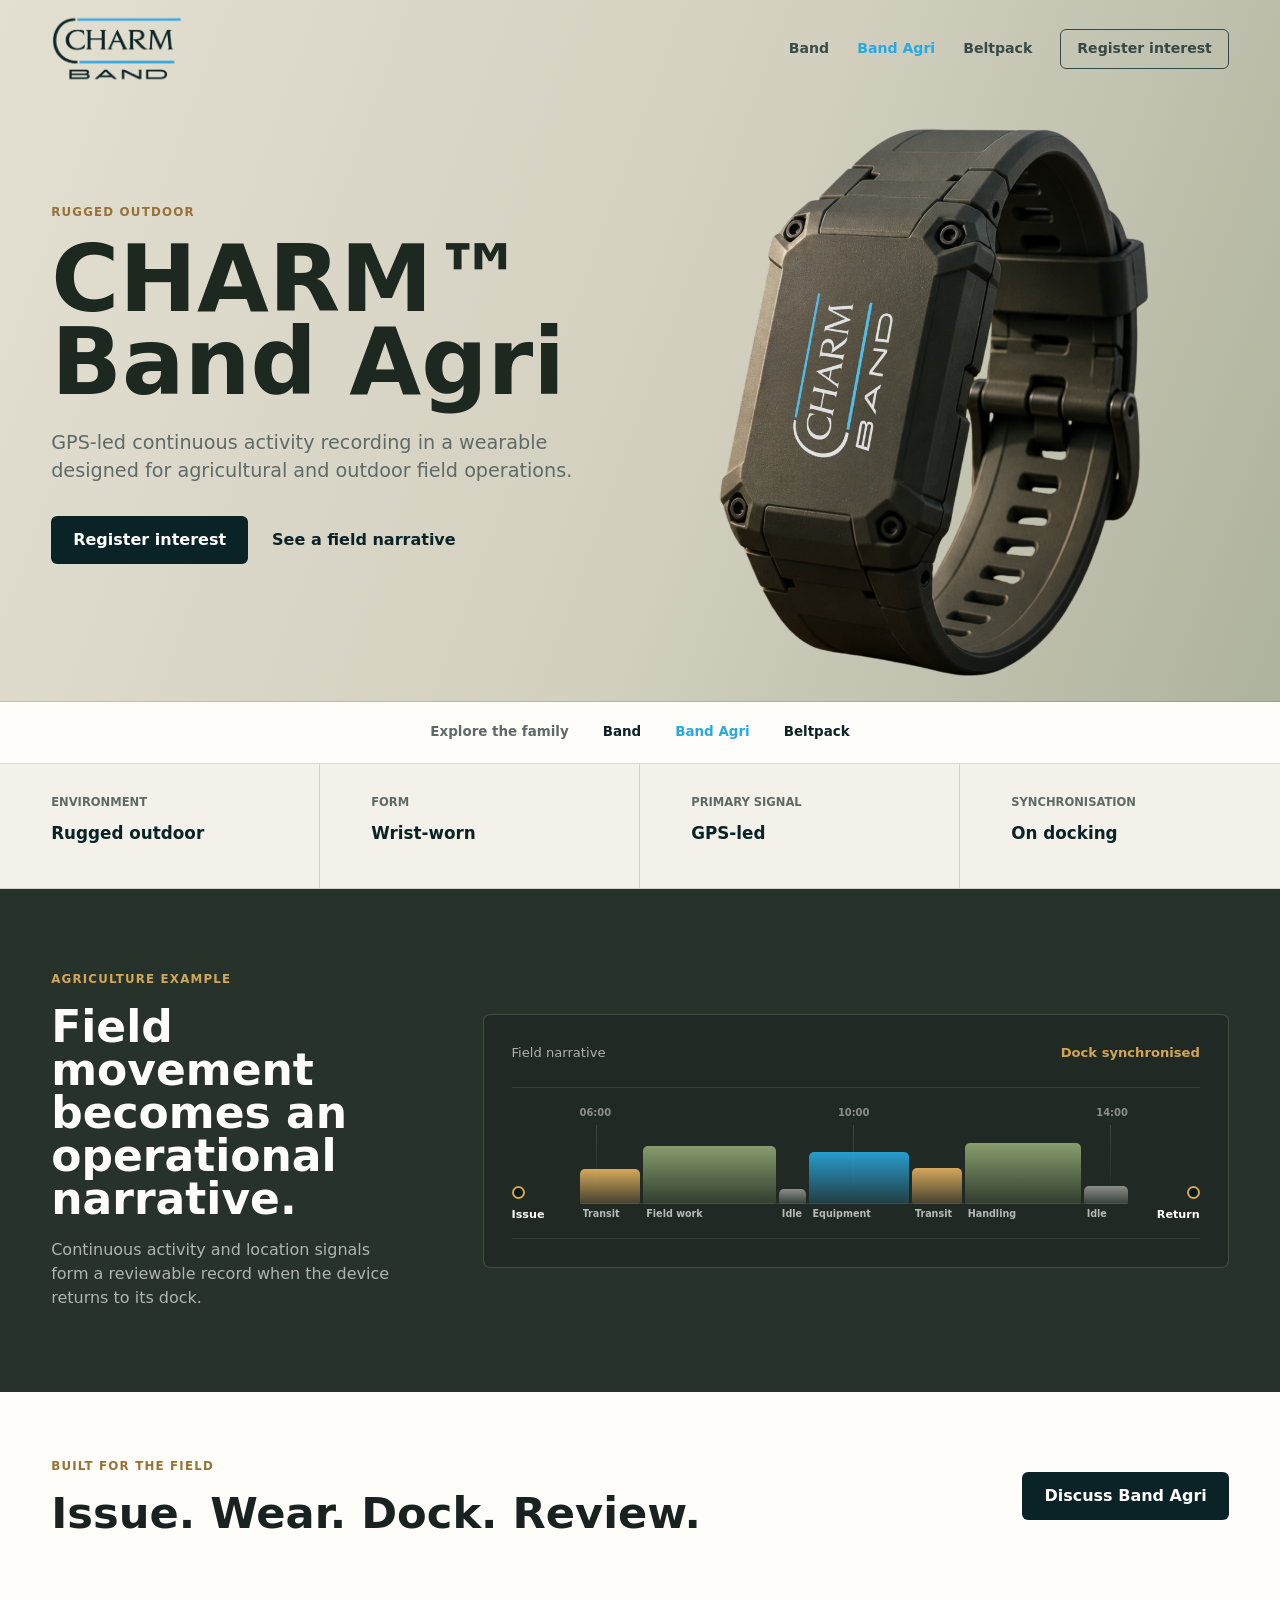
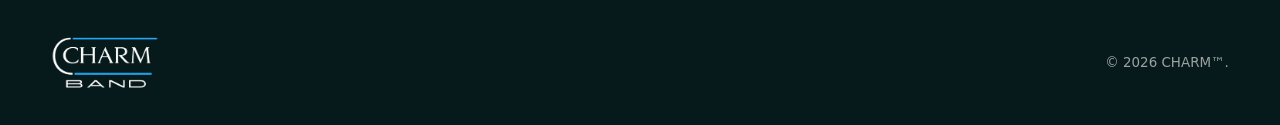
==== band-agri/index.html @ de18262c "Build CHARM product family site" ====
<!doctype html>
<html lang="en">
  <head>
    <meta charset="utf-8" />
    <meta name="viewport" content="width=device-width, initial-scale=1" />
    <title>CHARM™ Band Agri | Rugged Outdoor Activity Recording</title>
    <meta name="description" content="CHARM™ Band Agri combines rugged outdoor construction with GPS-led continuous activity recording." />
    <meta name="theme-color" content="#d8d5c8" />
    <link rel="canonical" href="https://charm.greenslate.digital/band-agri/" />
    <meta property="og:title" content="CHARM™ Band Agri | Built for Field Work" />
    <meta property="og:description" content="Rugged outdoor and GPS-led activity recording for agriculture." />
    <meta property="og:type" content="website" />
    <meta property="og:url" content="https://charm.greenslate.digital/band-agri/" />
    <meta property="og:image" content="https://charm.greenslate.digital/assets/charm-band-agri.png" />
    <link rel="stylesheet" href="../styles.css?v=family-1" />
  </head>
  <body class="product-page product-agri-page theme-light-header">
    <header class="site-header" data-site-header>
      <a class="brand" href="/" aria-label="CHARM™ home">
        <img class="logo logo-light" src="../assets/charm-logo.png" alt="CHARM™ Band" />
        <img class="logo logo-dark" src="../assets/charm-logo-dark.png" alt="" aria-hidden="true" />
      </a>
      <nav class="site-nav" aria-label="Product navigation">
        <a href="/band/">Band</a>
        <a href="/band-agri/" aria-current="page">Band Agri</a>
        <a href="/beltpack/">Beltpack</a>
        <a class="nav-cta" href="/#interest">Register interest</a>
      </nav>
    </header>

    <main>
      <section class="product-hero product-hero-agri" aria-labelledby="product-title">
        <div class="product-hero-copy reveal">
          <p class="eyebrow eyebrow-dark">Rugged outdoor</p>
          <h1 id="product-title">CHARM™ Band Agri</h1>
          <p>GPS-led continuous activity recording in a wearable designed for agricultural and outdoor field operations.</p>
          <div class="hero-actions">
            <a class="button button-dark" href="/#interest">Register interest</a>
            <a class="dark-text-link" href="#trace">See a field narrative</a>
          </div>
        </div>
        <img class="product-hero-device product-hero-device-agri" src="../assets/charm-band-agri.png" alt="Rugged CHARM™ Band Agri wearable" />
      </section>

      <nav class="family-strip" aria-label="Explore the CHARM™ product family">
        <span>Explore the family</span>
        <a href="/band/">Band</a>
        <a href="/band-agri/" aria-current="page">Band Agri</a>
        <a href="/beltpack/">Beltpack</a>
      </nav>

      <section class="capability-strip" aria-label="CHARM™ Band Agri capabilities">
        <div><span>Environment</span><strong>Rugged outdoor</strong></div>
        <div><span>Form</span><strong>Wrist-worn</strong></div>
        <div><span>Primary signal</span><strong>GPS-led</strong></div>
        <div><span>Synchronisation</span><strong>On docking</strong></div>
      </section>

      <section class="product-trace-section trace-earth" id="trace" aria-labelledby="trace-title">
        <div class="trace-intro reveal">
          <p class="eyebrow">Agriculture example</p>
          <h2 id="trace-title">Field movement becomes an operational narrative.</h2>
          <p>Continuous activity and location signals form a reviewable record when the device returns to its dock.</p>
        </div>
        <div class="signal-panel reveal" aria-label="Example agriculture shift narrative">
          <div class="signal-header"><span>Field narrative</span><strong>Dock synchronised</strong></div>
          <div class="shift-trace" aria-label="Eight-hour agriculture shift trace from issue to return.">
            <div class="trace-pin"><span>Issue</span></div>
            <div class="trace-track" aria-hidden="true">
              <div class="trace-markers"><span style="--at:0%">06:00</span><span style="--at:50%">10:00</span><span style="--at:100%">14:00</span></div>
              <span class="trace-segment" style="--span:55;--intensity:46%"><em>Transit</em></span>
              <span class="trace-segment trace-green" style="--span:120;--intensity:78%"><em>Field work</em></span>
              <span class="trace-segment trace-idle" style="--span:25;--intensity:20%"><em>Idle</em></span>
              <span class="trace-segment trace-blue" style="--span:90;--intensity:70%"><em>Equipment</em></span>
              <span class="trace-segment" style="--span:45;--intensity:48%"><em>Transit</em></span>
              <span class="trace-segment trace-green" style="--span:105;--intensity:82%"><em>Handling</em></span>
              <span class="trace-segment trace-idle" style="--span:40;--intensity:24%"><em>Idle</em></span>
            </div>
            <div class="trace-pin trace-pin-end"><span>Return</span></div>
          </div>
        </div>
      </section>

      <section class="product-close">
        <div><p class="eyebrow eyebrow-dark">Built for the field</p><h2>Issue. Wear. Dock. Review.</h2></div>
        <a class="button button-dark" href="/#interest">Discuss Band Agri</a>
      </section>
    </main>

    <footer class="site-footer compact-footer">
      <a class="brand footer-brand" href="/"><img src="../assets/charm-logo.png" alt="CHARM™ Band" /></a>
      <p>© <span data-year></span> CHARM™.</p>
    </footer>
    <script src="../script.js?v=family-1"></script>
  </body>
</html>
---- styles.css ----
:root {
  color-scheme: light;
  --ink: #092326;
  --deep: #06191b;
  --charcoal: #182321;
  --muted: #5d6b68;
  --paper: #f3f1ea;
  --white: #fffdfa;
  --line: rgba(9, 35, 38, 0.15);
  --gold: #d3a657;
  --blue: #28a9e0;
  --green: #728465;
  --max: 1240px;
}

* {
  box-sizing: border-box;
}

html {
  scroll-behavior: smooth;
}

body {
  margin: 0;
  color: var(--charcoal);
  background: var(--paper);
  font-family: Inter, ui-sans-serif, system-ui, -apple-system, BlinkMacSystemFont, "Segoe UI", sans-serif;
  line-height: 1.5;
}

body::selection {
  background: rgba(40, 169, 224, 0.24);
}

a {
  color: inherit;
  text-decoration: none;
}

img {
  display: block;
  max-width: 100%;
}

h1,
h2,
h3,
p {
  margin-top: 0;
}

h1,
h2,
h3 {
  letter-spacing: 0;
}

h1 {
  margin-bottom: 24px;
  font-size: 5.8rem;
  font-weight: 780;
  line-height: 0.9;
}

h2 {
  margin-bottom: 18px;
  font-size: 3.4rem;
  font-weight: 760;
  line-height: 0.98;
}

h3 {
  margin-bottom: 10px;
  font-size: 1.25rem;
  line-height: 1.1;
}

.eyebrow {
  margin-bottom: 16px;
  color: var(--gold);
  font-size: 0.74rem;
  font-weight: 780;
  letter-spacing: 0.1em;
  text-transform: uppercase;
}

.eyebrow span {
  color: var(--white);
  letter-spacing: 0.03em;
}

.eyebrow-dark {
  color: #987137;
}

.site-header {
  position: fixed;
  z-index: 50;
  top: 0;
  right: 0;
  left: 0;
  display: flex;
  align-items: center;
  justify-content: space-between;
  gap: 28px;
  min-height: 78px;
  padding: 14px 4vw;
  color: var(--white);
  transition: min-height 180ms ease, background 180ms ease, color 180ms ease, border-color 180ms ease;
}

.theme-light-header .site-header:not(.is-scrolled) {
  color: var(--ink);
}

.site-header.is-scrolled {
  min-height: 64px;
  color: var(--ink);
  border-bottom: 1px solid var(--line);
  background: rgba(255, 253, 250, 0.9);
  backdrop-filter: blur(18px);
}

.brand {
  display: inline-flex;
  width: 132px;
  flex: 0 0 auto;
  align-items: center;
}

.brand img {
  width: 100%;
  height: auto;
}

.logo-dark,
.theme-light-header .site-header:not(.is-scrolled) .logo-light,
.site-header.is-scrolled .logo-light {
  display: none;
}

.theme-light-header .site-header:not(.is-scrolled) .logo-dark,
.site-header.is-scrolled .logo-dark {
  display: block;
}

.site-nav {
  display: flex;
  align-items: center;
  gap: 28px;
  font-size: 0.88rem;
  font-weight: 690;
}

.site-nav a {
  opacity: 0.76;
}

.site-nav a:hover,
.site-nav a:focus-visible,
.site-nav a[aria-current="page"] {
  opacity: 1;
}

.site-nav a[aria-current="page"] {
  color: var(--blue);
}

.nav-cta {
  display: inline-flex;
  min-height: 40px;
  align-items: center;
  border: 1px solid currentColor;
  border-radius: 6px;
  padding: 0 16px;
}

.button,
.text-link,
.dark-text-link {
  display: inline-flex;
  min-height: 48px;
  align-items: center;
  justify-content: center;
  font-weight: 750;
}

.button {
  border: 0;
  border-radius: 6px;
  padding: 0 22px;
  cursor: pointer;
  font: inherit;
  font-weight: 750;
}

.button-primary {
  color: var(--ink);
  background: var(--gold);
}

.button-dark {
  color: var(--white);
  background: var(--ink);
}

.text-link {
  color: rgba(255, 253, 250, 0.86);
}

.dark-text-link {
  color: var(--ink);
}

.hero-actions {
  display: flex;
  flex-wrap: wrap;
  gap: 14px 24px;
  align-items: center;
}

/* Home */
.home-hero {
  position: relative;
  display: grid;
  min-height: 88svh;
  align-items: center;
  overflow: hidden;
  color: var(--white);
  background: var(--deep);
  isolation: isolate;
}

.home-hero-media,
.home-hero-scrim {
  position: absolute;
  inset: 0;
}

.home-hero-media {
  z-index: -2;
  background: url("assets/charm-hero-sensor-band.png?v=family-1") center center / cover no-repeat;
}

.home-hero-scrim {
  z-index: -1;
  background:
    linear-gradient(90deg, rgba(5, 25, 27, 0.88) 0%, rgba(5, 25, 27, 0.58) 48%, rgba(5, 25, 27, 0.08) 78%),
    linear-gradient(180deg, rgba(5, 25, 27, 0.08), rgba(5, 25, 27, 0.12) 72%, rgba(5, 25, 27, 0.72));
}

.home-hero-content {
  width: min(100%, var(--max));
  margin: 0 auto;
  padding: 136px 4vw 74px;
}

.home-hero h1 {
  max-width: 760px;
}

.home-hero-content > p:not(.eyebrow) {
  max-width: 620px;
  margin-bottom: 30px;
  color: rgba(255, 253, 250, 0.88);
  font-size: 1.22rem;
}

.product-family {
  padding: 86px 0 0;
  background: var(--paper);
}

.family-heading {
  width: min(calc(100% - 8vw), var(--max));
  margin: 0 auto 44px;
}

.family-heading h2 {
  max-width: 720px;
}

.family-heading > p:last-child {
  max-width: 720px;
  margin-bottom: 0;
  color: var(--muted);
  font-size: 1.06rem;
}

.product-gallery {
  display: grid;
  grid-template-columns: repeat(3, minmax(0, 1fr));
  min-height: 540px;
}

.product-tile {
  position: relative;
  min-width: 0;
  overflow: hidden;
  border-top: 1px solid var(--line);
  border-right: 1px solid var(--line);
  padding: 34px;
  isolation: isolate;
}

.product-tile:last-child {
  border-right: 0;
}

.product-tile-band {
  color: var(--ink);
  background: #e8eeeb;
}

.product-tile-agri {
  color: #1f2922;
  background: #d4d1c4;
}

.product-tile-beltpack {
  color: var(--white);
  background: #17201f;
}

.product-tile-copy {
  position: relative;
  z-index: 2;
}

.product-tile-copy p {
  margin-bottom: 8px;
  color: currentColor;
  font-size: 0.76rem;
  font-weight: 770;
  letter-spacing: 0.09em;
  opacity: 0.62;
  text-transform: uppercase;
}

.product-tile-copy h3 {
  margin-bottom: 12px;
  color: currentColor;
  font-size: 1.72rem;
}

.product-tile-copy span {
  font-size: 0.9rem;
  opacity: 0.72;
}

.product-tile-copy b {
  margin-left: 6px;
  color: var(--blue);
}

.product-tile img {
  position: absolute;
  z-index: 1;
  right: 4%;
  bottom: -2%;
  width: 78%;
  height: 76%;
  object-fit: contain;
  object-position: right bottom;
  transition: transform 300ms ease;
}

.product-tile-band img {
  right: 12%;
  width: 56%;
  height: 78%;
}

.product-tile-agri img {
  right: -6%;
  width: 100%;
  height: 74%;
}

.product-tile-beltpack img {
  right: -4%;
  width: 106%;
  height: 68%;
}

.product-tile:hover img,
.product-tile:focus-visible img {
  transform: translateY(-8px);
}

.system-band {
  display: grid;
  grid-template-columns: minmax(260px, 0.7fr) minmax(0, 1.3fr);
  gap: 72px;
  padding: 80px 4vw;
  color: var(--white);
  background: var(--ink);
}

.system-heading {
  max-width: 440px;
}

.system-heading h2 {
  font-size: 2.7rem;
}

.system-steps {
  display: grid;
  grid-template-columns: repeat(4, minmax(0, 1fr));
  gap: 1px;
  margin: 0;
  padding: 0;
  list-style: none;
  background: rgba(255, 253, 250, 0.15);
}

.system-steps li {
  min-height: 180px;
  padding: 24px;
  background: var(--ink);
}

.system-steps span {
  display: block;
  margin-bottom: 34px;
  color: var(--gold);
  font-size: 0.72rem;
  font-weight: 780;
}

.system-steps strong {
  display: block;
  margin-bottom: 8px;
  font-size: 1rem;
}

.system-steps p {
  margin-bottom: 0;
  color: rgba(255, 253, 250, 0.6);
  font-size: 0.88rem;
}

.interest-section {
  display: grid;
  grid-template-columns: minmax(260px, 0.75fr) minmax(520px, 1.25fr);
  gap: 72px;
  align-items: start;
  padding: 82px 4vw;
  background: var(--white);
}

.interest-copy {
  max-width: 520px;
}

.interest-copy p:last-child {
  color: var(--muted);
  font-size: 1.05rem;
}

.interest-form {
  display: grid;
  grid-template-columns: repeat(2, minmax(0, 1fr));
  gap: 16px;
}

.interest-form label {
  display: grid;
  gap: 7px;
}

.interest-form label span {
  color: var(--muted);
  font-size: 0.78rem;
  font-weight: 720;
}

.interest-form input,
.interest-form select {
  width: 100%;
  min-height: 48px;
  border: 1px solid var(--line);
  border-radius: 6px;
  padding: 0 13px;
  color: var(--ink);
  background: var(--paper);
  font: inherit;
}

.interest-form input:focus,
.interest-form select:focus {
  outline: 2px solid rgba(40, 169, 224, 0.46);
  outline-offset: 2px;
}

.form-submit,
.form-note {
  grid-column: 1 / -1;
}

.form-submit {
  margin-top: 4px;
}

.form-note {
  margin: 0;
  color: var(--muted);
  font-size: 0.82rem;
}

/* Product pages */
.product-hero {
  position: relative;
  display: grid;
  min-height: 78svh;
  align-items: center;
  overflow: hidden;
  isolation: isolate;
}

.product-hero::after {
  content: "";
  position: absolute;
  z-index: -1;
  inset: auto 0 0;
  height: 1px;
  background: var(--line);
}

.product-hero-band {
  color: var(--ink);
  background: linear-gradient(110deg, #edf2ef 0%, #dde8e3 54%, #c9dad7 100%);
}

.product-hero-agri {
  color: #1d2821;
  background: linear-gradient(110deg, #e3dfd1 0%, #d3d0c0 54%, #aeb39d 100%);
}

.product-hero-beltpack {
  color: var(--white);
  background: linear-gradient(110deg, #0c1514 0%, #172120 60%, #26302e 100%);
}

.product-hero-copy {
  position: relative;
  z-index: 2;
  width: min(52%, 680px);
  padding: 138px 4vw 72px;
}

.product-hero-copy h1 {
  max-width: 760px;
}

.product-hero-copy > p:not(.eyebrow) {
  max-width: 590px;
  margin-bottom: 30px;
  color: var(--muted);
  font-size: 1.2rem;
}

.product-hero-beltpack .product-hero-copy > p:not(.eyebrow) {
  color: rgba(255, 253, 250, 0.72);
}

.product-hero-device {
  position: absolute;
  z-index: 1;
  right: 2vw;
  bottom: 0;
  width: 50%;
  height: 78%;
  object-fit: contain;
  object-position: center bottom;
}

.product-hero-device-band {
  right: 10vw;
  width: 30%;
  height: 82%;
}

.product-hero-device-agri {
  right: -2vw;
  width: 58%;
  height: 84%;
}

.product-hero-device-beltpack {
  right: -3vw;
  width: 62%;
  height: 72%;
}

.family-strip {
  display: flex;
  min-height: 62px;
  align-items: center;
  justify-content: center;
  gap: 34px;
  border-bottom: 1px solid var(--line);
  padding: 0 4vw;
  color: var(--ink);
  background: var(--white);
  font-size: 0.84rem;
  font-weight: 720;
}

.family-strip > span {
  color: var(--muted);
  font-weight: 560;
}

.family-strip a[aria-current="page"] {
  color: var(--blue);
}

.family-strip-dark {
  border-color: rgba(255, 253, 250, 0.12);
  color: var(--white);
  background: #111b1a;
}

.family-strip-dark > span {
  color: rgba(255, 253, 250, 0.5);
}

.capability-strip {
  display: grid;
  grid-template-columns: repeat(4, minmax(0, 1fr));
  border-bottom: 1px solid var(--line);
  background: var(--paper);
}

.capability-strip div {
  min-height: 124px;
  border-right: 1px solid var(--line);
  padding: 30px 4vw;
}

.capability-strip div:last-child {
  border-right: 0;
}

.capability-strip span,
.capability-strip strong {
  display: block;
}

.capability-strip span {
  margin-bottom: 10px;
  color: var(--muted);
  font-size: 0.72rem;
  font-weight: 720;
  text-transform: uppercase;
}

.capability-strip strong {
  color: var(--ink);
  font-size: 1.05rem;
}

.product-trace-section {
  display: grid;
  grid-template-columns: minmax(260px, 0.65fr) minmax(0, 1.35fr);
  gap: 72px;
  align-items: center;
  padding: 82px 4vw;
  color: var(--white);
  background: var(--ink);
}

.trace-earth {
  background: #27322a;
}

.trace-security {
  background: #111a19;
}

.trace-intro {
  max-width: 480px;
}

.trace-intro h2 {
  font-size: 2.75rem;
}

.trace-intro > p:last-child {
  margin-bottom: 0;
  color: rgba(255, 253, 250, 0.64);
}

.signal-panel {
  min-width: 0;
  border: 1px solid rgba(255, 253, 250, 0.16);
  border-radius: 7px;
  padding: 28px;
  background: rgba(0, 0, 0, 0.16);
}

.signal-header {
  display: flex;
  justify-content: space-between;
  gap: 20px;
  margin-bottom: 24px;
  color: rgba(255, 253, 250, 0.64);
  font-size: 0.82rem;
}

.signal-header strong {
  color: var(--gold);
}

.shift-trace {
  display: grid;
  grid-template-columns: 58px minmax(0, 1fr) 62px;
  gap: 10px;
  align-items: end;
  padding: 18px 0 14px;
  border-top: 1px solid rgba(255, 253, 250, 0.1);
  border-bottom: 1px solid rgba(255, 253, 250, 0.1);
}

.trace-pin {
  display: grid;
  min-height: 118px;
  align-content: end;
  color: var(--white);
  font-size: 0.7rem;
  font-weight: 740;
  white-space: nowrap;
}

.trace-pin::before {
  content: "";
  width: 9px;
  height: 9px;
  margin-bottom: 8px;
  border: 2px solid var(--gold);
  border-radius: 50%;
  background: var(--deep);
}

.trace-pin-end {
  justify-items: end;
}

.trace-track {
  position: relative;
  display: flex;
  min-width: 0;
  height: 118px;
  gap: 3px;
  align-items: end;
  padding: 24px 0 20px;
  background: linear-gradient(90deg, rgba(255, 253, 250, 0.1), rgba(255, 253, 250, 0.1)) left calc(100% - 20px) / 100% 1px no-repeat;
}

.trace-markers {
  position: absolute;
  inset: 0 0 20px;
  pointer-events: none;
}

.trace-markers span {
  position: absolute;
  top: 0;
  left: var(--at);
  min-width: 34px;
  transform: translateX(-50%);
  color: rgba(255, 253, 250, 0.48);
  font-size: 0.62rem;
  font-weight: 680;
  text-align: center;
}

.trace-markers span:first-child {
  transform: none;
  text-align: left;
}

.trace-markers span:last-child {
  transform: translateX(-100%);
  text-align: right;
}

.trace-markers span::after {
  content: "";
  display: block;
  width: 1px;
  height: 68px;
  margin: 5px auto 0;
  background: linear-gradient(180deg, rgba(255, 253, 250, 0.14), transparent);
}

.trace-segment {
  position: relative;
  flex: var(--span) 1 0;
  min-width: 0;
  height: var(--intensity);
  border-radius: 5px 5px 2px 2px;
  background: linear-gradient(180deg, rgba(221, 173, 94, 0.96), rgba(221, 173, 94, 0.18));
}

.trace-segment em {
  position: absolute;
  right: 3px;
  bottom: -18px;
  left: 3px;
  overflow: hidden;
  color: rgba(255, 253, 250, 0.68);
  font-size: 0.6rem;
  font-style: normal;
  font-weight: 680;
  text-overflow: ellipsis;
  white-space: nowrap;
}

.trace-idle {
  background: linear-gradient(180deg, rgba(255, 253, 250, 0.48), rgba(255, 253, 250, 0.1));
}

.trace-blue {
  background: linear-gradient(180deg, rgba(40, 169, 224, 0.9), rgba(40, 169, 224, 0.16));
}

.trace-green {
  background: linear-gradient(180deg, rgba(142, 164, 112, 0.94), rgba(142, 164, 112, 0.16));
}

.trace-alert {
  background: linear-gradient(180deg, rgba(220, 116, 80, 0.94), rgba(220, 116, 80, 0.16));
}

.product-close {
  display: flex;
  align-items: center;
  justify-content: space-between;
  gap: 36px;
  padding: 66px 4vw;
  background: var(--white);
}

.product-close h2 {
  margin-bottom: 0;
  font-size: 2.7rem;
}

/* Footer and motion */
.site-footer {
  display: grid;
  grid-template-columns: auto 1fr auto;
  gap: 36px;
  align-items: center;
  padding: 34px 4vw;
  color: rgba(255, 253, 250, 0.6);
  background: var(--deep);
  font-size: 0.84rem;
}

.footer-brand {
  width: 108px;
}

.site-footer nav {
  display: flex;
  gap: 24px;
  color: var(--white);
}

.site-footer p {
  margin-bottom: 0;
  text-align: right;
}

.compact-footer {
  grid-template-columns: auto 1fr;
}

.compact-footer p {
  justify-self: end;
}

.reveal {
  opacity: 1;
  transform: none;
}

.js-enhanced .reveal {
  opacity: 0;
  transform: translateY(16px);
  transition: opacity 600ms ease, transform 600ms ease;
}

.js-enhanced .reveal.is-visible {
  opacity: 1;
  transform: none;
}

@media (prefers-reduced-motion: reduce) {
  *,
  *::before,
  *::after {
    scroll-behavior: auto !important;
    transition-duration: 0.001ms !important;
    animation-duration: 0.001ms !important;
  }
}

@media (max-width: 1000px) {
  h1 {
    font-size: 4.5rem;
  }

  h2 {
    font-size: 2.8rem;
  }

  .product-gallery {
    min-height: 500px;
  }

  .product-tile {
    padding: 26px;
  }

  .system-band,
  .interest-section,
  .product-trace-section {
    grid-template-columns: 1fr;
    gap: 36px;
  }

  .system-steps {
    grid-template-columns: repeat(4, minmax(0, 1fr));
  }

  .interest-form {
    max-width: 760px;
  }

  .product-hero-copy {
    width: 58%;
  }

  .product-hero-device-band {
    right: 6vw;
    width: 34%;
  }

  .product-hero-device-agri,
  .product-hero-device-beltpack {
    right: -8vw;
    width: 60%;
  }
}

@media (max-width: 760px) {
  h1 {
    font-size: 3.55rem;
  }

  h2 {
    font-size: 2.3rem;
  }

  .site-header {
    gap: 12px;
    min-height: 66px;
    padding: 10px 14px;
  }

  .brand {
    width: 96px;
  }

  .site-nav {
    gap: 12px;
    font-size: 0.7rem;
  }

  .nav-cta {
    display: none;
  }

  .home-hero {
    min-height: 84svh;
  }

  .home-hero-content {
    padding: 112px 20px 56px;
  }

  .home-hero-content > p:not(.eyebrow),
  .product-hero-copy > p:not(.eyebrow) {
    font-size: 1rem;
  }

  .home-hero-scrim {
    background:
      linear-gradient(90deg, rgba(5, 25, 27, 0.9), rgba(5, 25, 27, 0.54)),
      linear-gradient(180deg, rgba(5, 25, 27, 0.04), rgba(5, 25, 27, 0.66));
  }

  .product-family {
    padding-top: 62px;
  }

  .family-heading {
    width: calc(100% - 40px);
    margin-bottom: 30px;
  }

  .product-gallery {
    display: grid;
    min-height: 470px;
    grid-auto-flow: column;
    grid-auto-columns: 84%;
    grid-template-columns: none;
    overflow-x: auto;
    scroll-snap-type: x mandatory;
    scrollbar-width: none;
  }

  .product-gallery::-webkit-scrollbar {
    display: none;
  }

  .product-tile {
    min-height: 470px;
    border-bottom: 1px solid var(--line);
    scroll-snap-align: start;
  }

  .product-tile img {
    height: 72%;
  }

  .system-band,
  .interest-section,
  .product-trace-section {
    padding: 62px 20px;
  }

  .system-steps {
    grid-template-columns: repeat(2, minmax(0, 1fr));
  }

  .interest-section {
    grid-template-columns: 1fr;
  }

  .interest-form {
    grid-template-columns: 1fr;
  }

  .form-submit,
  .form-note {
    grid-column: auto;
  }

  .product-hero {
    min-height: 760px;
    align-items: start;
  }

  .product-hero-copy {
    width: 100%;
    padding: 112px 20px 0;
  }

  .product-hero-copy h1 {
    max-width: 9ch;
  }

  .product-hero-device,
  .product-hero-device-band,
  .product-hero-device-agri,
  .product-hero-device-beltpack {
    right: 4%;
    bottom: 0;
    width: 92%;
    height: 46%;
  }

  .product-hero-device-band {
    right: 22%;
    width: 56%;
  }

  .product-hero-device-beltpack {
    right: 0;
    width: 100%;
    height: 40%;
  }

  .family-strip {
    justify-content: flex-start;
    gap: 20px;
    overflow-x: auto;
    padding: 0 20px;
    white-space: nowrap;
  }

  .family-strip > span {
    display: none;
  }

  .capability-strip {
    grid-template-columns: repeat(2, minmax(0, 1fr));
  }

  .capability-strip div:nth-child(2) {
    border-right: 0;
  }

  .capability-strip div:nth-child(-n + 2) {
    border-bottom: 1px solid var(--line);
  }

  .trace-intro h2,
  .product-close h2,
  .system-heading h2 {
    font-size: 2.15rem;
  }

  .signal-panel {
    padding: 18px 12px;
  }

  .signal-header {
    font-size: 0.72rem;
  }

  .shift-trace {
    grid-template-columns: 44px minmax(0, 1fr) 48px;
    gap: 7px;
  }

  .trace-pin,
  .trace-track {
    min-height: 100px;
    height: 100px;
  }

  .trace-pin {
    font-size: 0.62rem;
  }

  .trace-segment em {
    opacity: 0;
  }

  .product-close {
    align-items: flex-start;
    flex-direction: column;
    padding: 54px 20px;
  }

  .site-footer {
    grid-template-columns: 1fr;
    gap: 22px;
    padding: 30px 20px;
  }

  .site-footer p,
  .compact-footer p {
    justify-self: start;
    text-align: left;
  }
}

@media (max-width: 420px) {
  h1 {
    font-size: 3.05rem;
  }

  .site-nav {
    gap: 9px;
    font-size: 0.64rem;
  }

  .brand {
    width: 84px;
  }

  .home-hero-content .button,
  .home-hero-content .text-link,
  .product-hero-copy .button,
  .product-hero-copy .text-link,
  .product-hero-copy .dark-text-link {
    min-height: 42px;
    font-size: 0.84rem;
  }

  .system-steps li {
    min-height: 156px;
    padding: 18px;
  }

  .capability-strip div {
    min-height: 108px;
    padding: 24px 20px;
  }
}
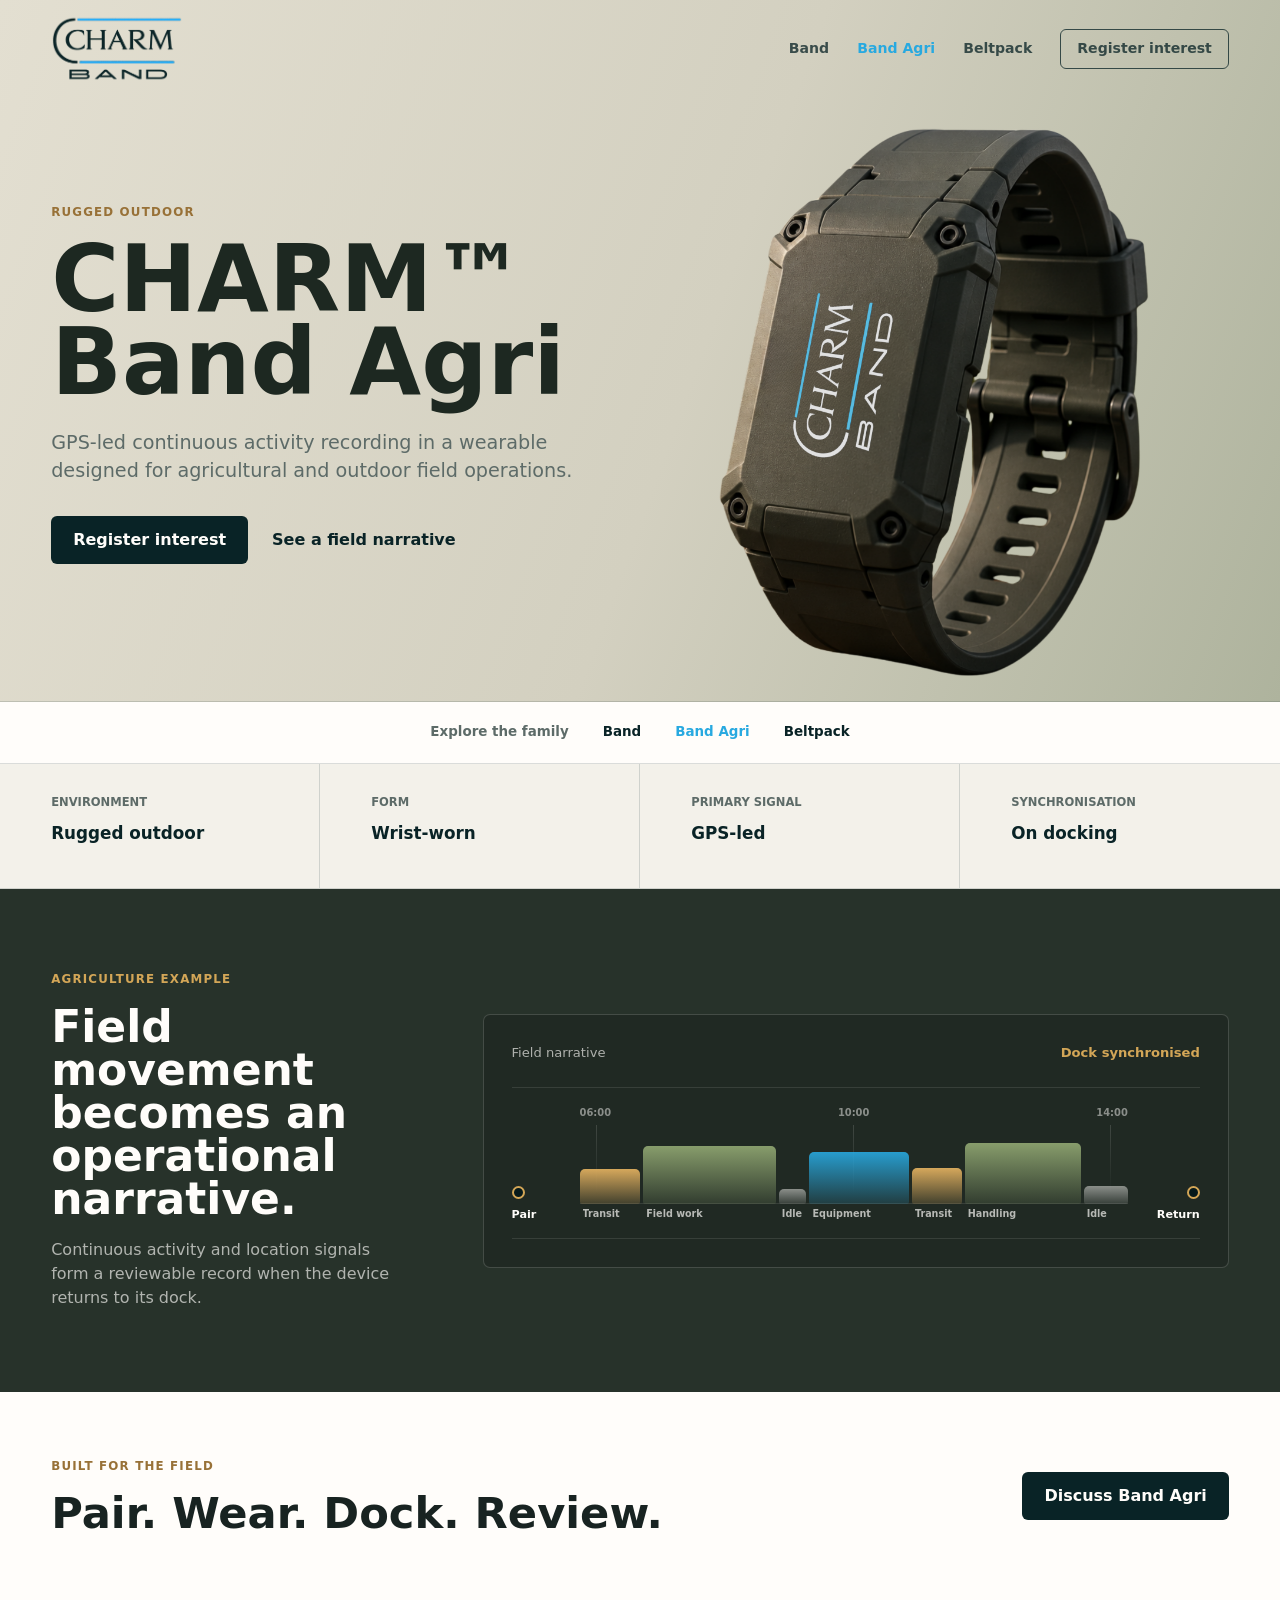
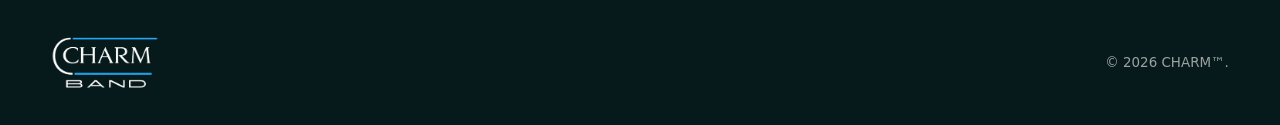
==== commit ce6089f2: "Replace issue with pair in workflow" ====
--- a/band-agri/index.html
+++ b/band-agri/index.html
@@ -12,7 +12,7 @@
     <meta property="og:type" content="website" />
     <meta property="og:url" content="https://charm.greenslate.digital/band-agri/" />
     <meta property="og:image" content="https://charm.greenslate.digital/assets/charm-band-agri.png" />
-    <link rel="stylesheet" href="../styles.css?v=family-1" />
+    <link rel="stylesheet" href="../styles.css?v=family-3" />
   </head>
   <body class="product-page product-agri-page theme-light-header">
     <header class="site-header" data-site-header>
@@ -64,8 +64,8 @@
         </div>
         <div class="signal-panel reveal" aria-label="Example agriculture shift narrative">
           <div class="signal-header"><span>Field narrative</span><strong>Dock synchronised</strong></div>
-          <div class="shift-trace" aria-label="Eight-hour agriculture shift trace from issue to return.">
-            <div class="trace-pin"><span>Issue</span></div>
+          <div class="shift-trace" aria-label="Eight-hour agriculture shift trace from pair to return.">
+            <div class="trace-pin"><span>Pair</span></div>
             <div class="trace-track" aria-hidden="true">
               <div class="trace-markers"><span style="--at:0%">06:00</span><span style="--at:50%">10:00</span><span style="--at:100%">14:00</span></div>
               <span class="trace-segment" style="--span:55;--intensity:46%"><em>Transit</em></span>
@@ -82,7 +82,7 @@
       </section>
 
       <section class="product-close">
-        <div><p class="eyebrow eyebrow-dark">Built for the field</p><h2>Issue. Wear. Dock. Review.</h2></div>
+        <div><p class="eyebrow eyebrow-dark">Built for the field</p><h2>Pair. Wear. Dock. Review.</h2></div>
         <a class="button button-dark" href="/#interest">Discuss Band Agri</a>
       </section>
     </main>
--- a/styles.css
+++ b/styles.css
@@ -238,6 +238,10 @@
   inset: 0;
 }
 
+.home-hero-device {
+  display: none;
+}
+
 .home-hero-media {
   z-index: -2;
   background: url("assets/charm-hero-sensor-band.png?v=family-1") center center / cover no-repeat;
@@ -379,9 +383,10 @@
 }
 
 .product-tile-beltpack img {
-  right: -4%;
-  width: 106%;
-  height: 68%;
+  right: 8%;
+  bottom: 0;
+  width: 62%;
+  height: 76%;
 }
 
 .product-tile:hover img,
@@ -590,9 +595,9 @@
 }
 
 .product-hero-device-beltpack {
-  right: -3vw;
-  width: 62%;
-  height: 72%;
+  right: 8vw;
+  width: 36%;
+  height: 78%;
 }
 
 .family-strip {
@@ -957,6 +962,11 @@
     right: -8vw;
     width: 60%;
   }
+
+  .product-hero-device-beltpack {
+    right: 6vw;
+    width: 38%;
+  }
 }
 
 @media (max-width: 760px) {
@@ -988,7 +998,7 @@
   }
 
   .home-hero {
-    min-height: 84svh;
+    min-height: 96svh;
   }
 
   .home-hero-content {
@@ -998,12 +1008,34 @@
   .home-hero-content > p:not(.eyebrow),
   .product-hero-copy > p:not(.eyebrow) {
     font-size: 1rem;
+  }
+
+  .home-hero-content > p:not(.eyebrow) {
+    max-width: calc(100% - 110px);
   }
 
   .home-hero-scrim {
     background:
       linear-gradient(90deg, rgba(5, 25, 27, 0.9), rgba(5, 25, 27, 0.54)),
       linear-gradient(180deg, rgba(5, 25, 27, 0.04), rgba(5, 25, 27, 0.66));
+  }
+
+  .home-hero-media {
+    background-image: url("assets/charm-hero-background.png?v=family-2");
+    background-position: 68% center;
+  }
+
+  .home-hero-device {
+    position: absolute;
+    z-index: -1;
+    right: 5%;
+    bottom: 3%;
+    display: block;
+    width: auto;
+    height: 36%;
+    object-fit: contain;
+    filter: drop-shadow(0 18px 28px rgba(0, 0, 0, 0.28));
+    opacity: 0.9;
   }
 
   .product-family {
@@ -1093,9 +1125,9 @@
   }
 
   .product-hero-device-beltpack {
-    right: 0;
-    width: 100%;
-    height: 40%;
+    right: 15%;
+    width: 70%;
+    height: 42%;
   }
 
   .family-strip {
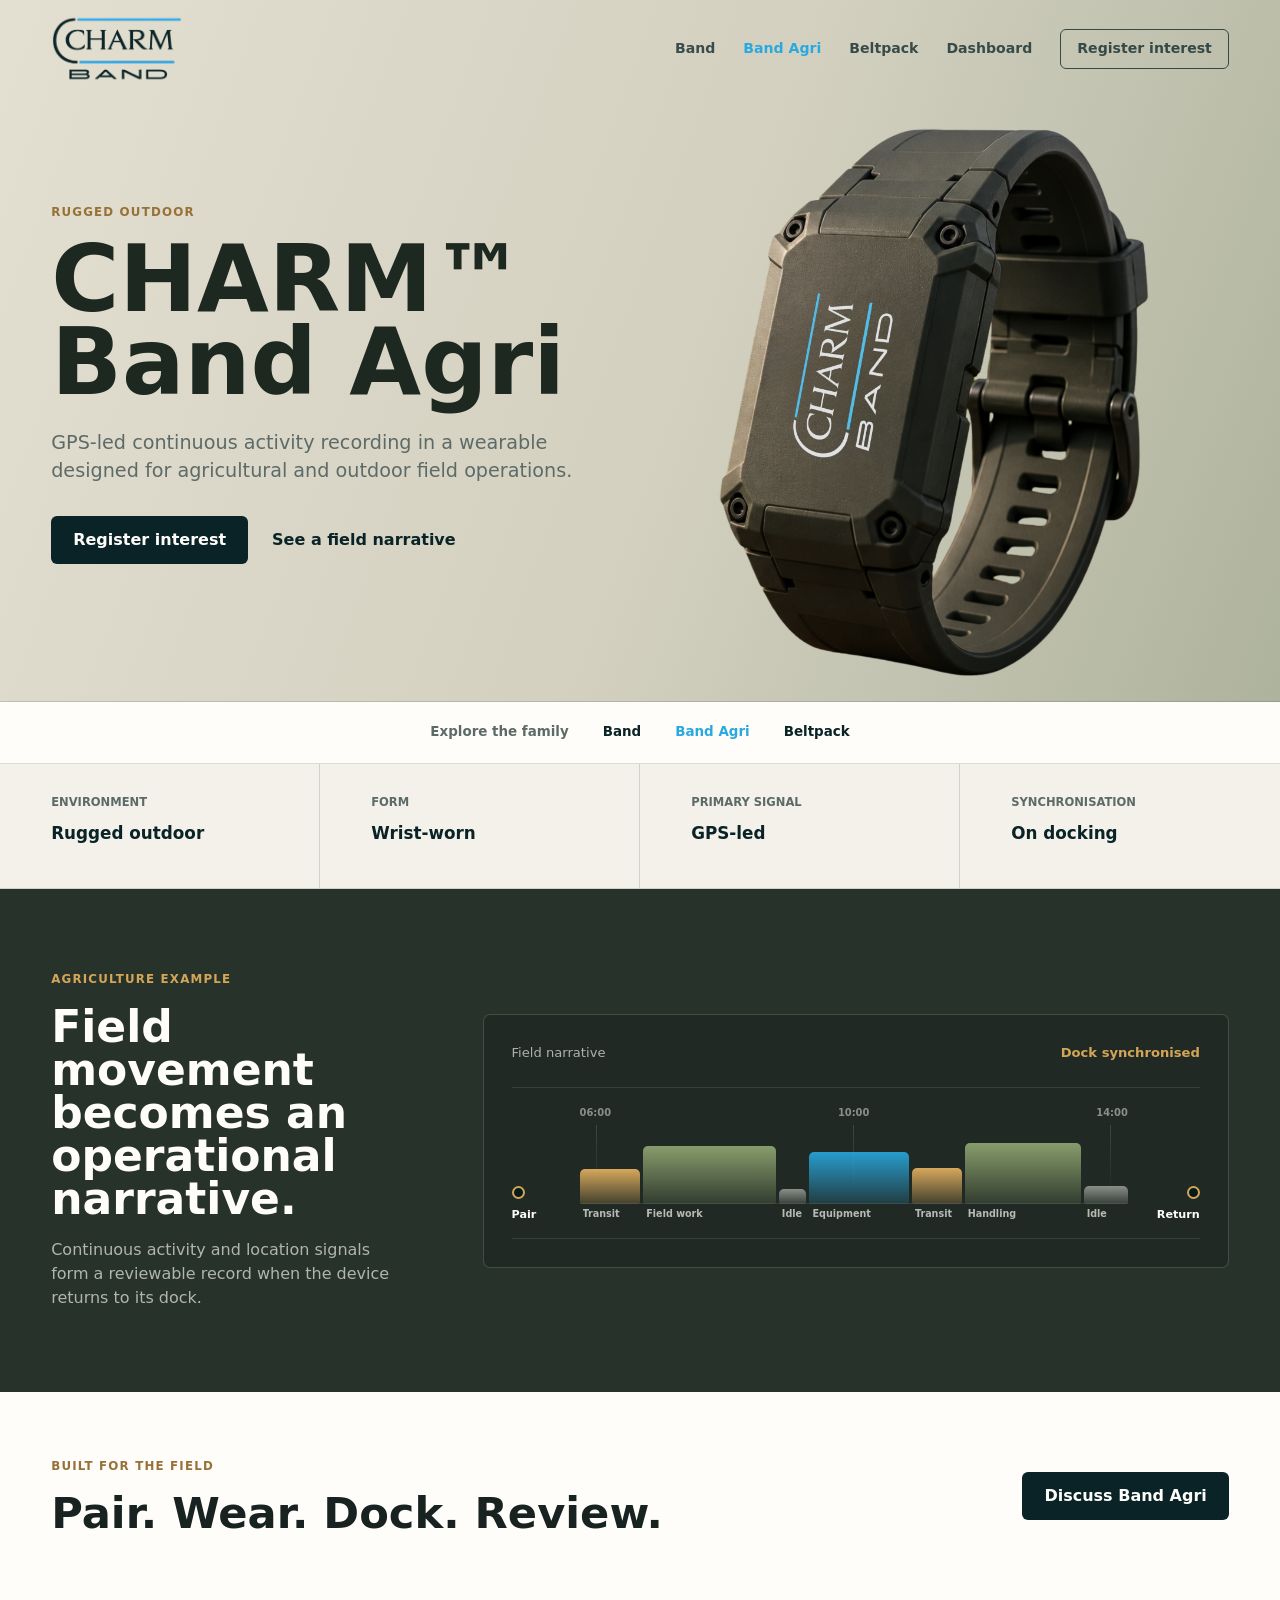
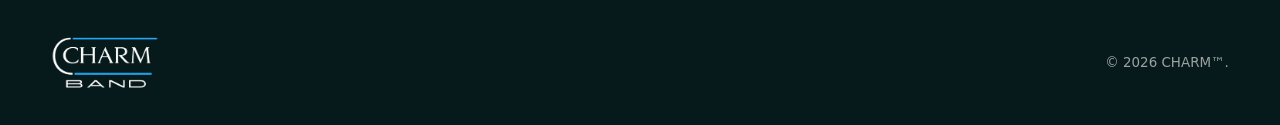
==== commit a4557745: "Add CHARM operations dashboard demo" ====
--- a/band-agri/index.html
+++ b/band-agri/index.html
@@ -12,7 +12,7 @@
     <meta property="og:type" content="website" />
     <meta property="og:url" content="https://charm.greenslate.digital/band-agri/" />
     <meta property="og:image" content="https://charm.greenslate.digital/assets/charm-band-agri.png" />
-    <link rel="stylesheet" href="../styles.css?v=family-3" />
+    <link rel="stylesheet" href="../styles.css?v=family-4" />
   </head>
   <body class="product-page product-agri-page theme-light-header">
     <header class="site-header" data-site-header>
@@ -24,6 +24,7 @@
         <a href="/band/">Band</a>
         <a href="/band-agri/" aria-current="page">Band Agri</a>
         <a href="/beltpack/">Beltpack</a>
+        <a href="/dashboard/">Dashboard</a>
         <a class="nav-cta" href="/#interest">Register interest</a>
       </nav>
     </header>
--- a/styles.css
+++ b/styles.css
@@ -255,6 +255,8 @@
 }
 
 .home-hero-content {
+  position: relative;
+  z-index: 1;
   width: min(100%, var(--max));
   margin: 0 auto;
   padding: 136px 4vw 74px;
@@ -1027,7 +1029,7 @@
 
   .home-hero-device {
     position: absolute;
-    z-index: -1;
+    z-index: 0;
     right: 5%;
     bottom: 3%;
     display: block;
@@ -1035,7 +1037,7 @@
     height: 36%;
     object-fit: contain;
     filter: drop-shadow(0 18px 28px rgba(0, 0, 0, 0.28));
-    opacity: 0.9;
+    opacity: 1;
   }
 
   .product-family {
